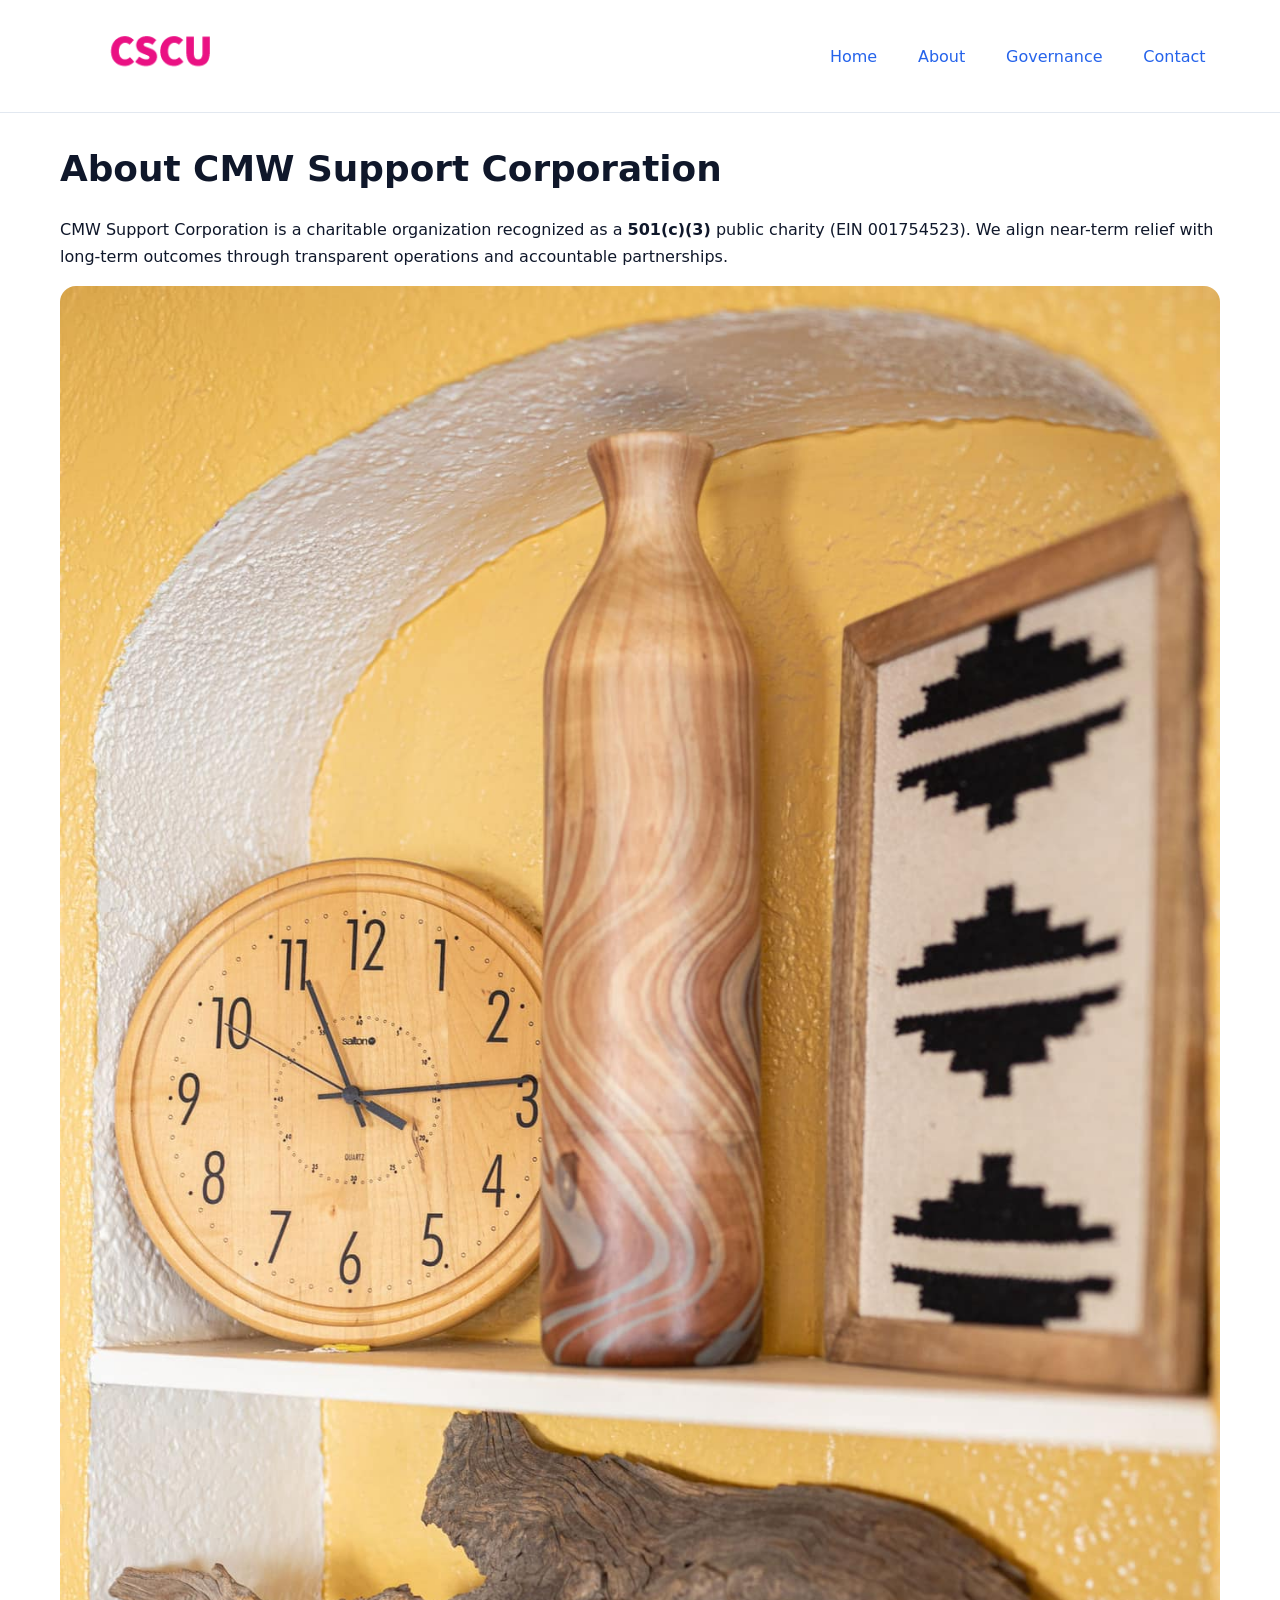
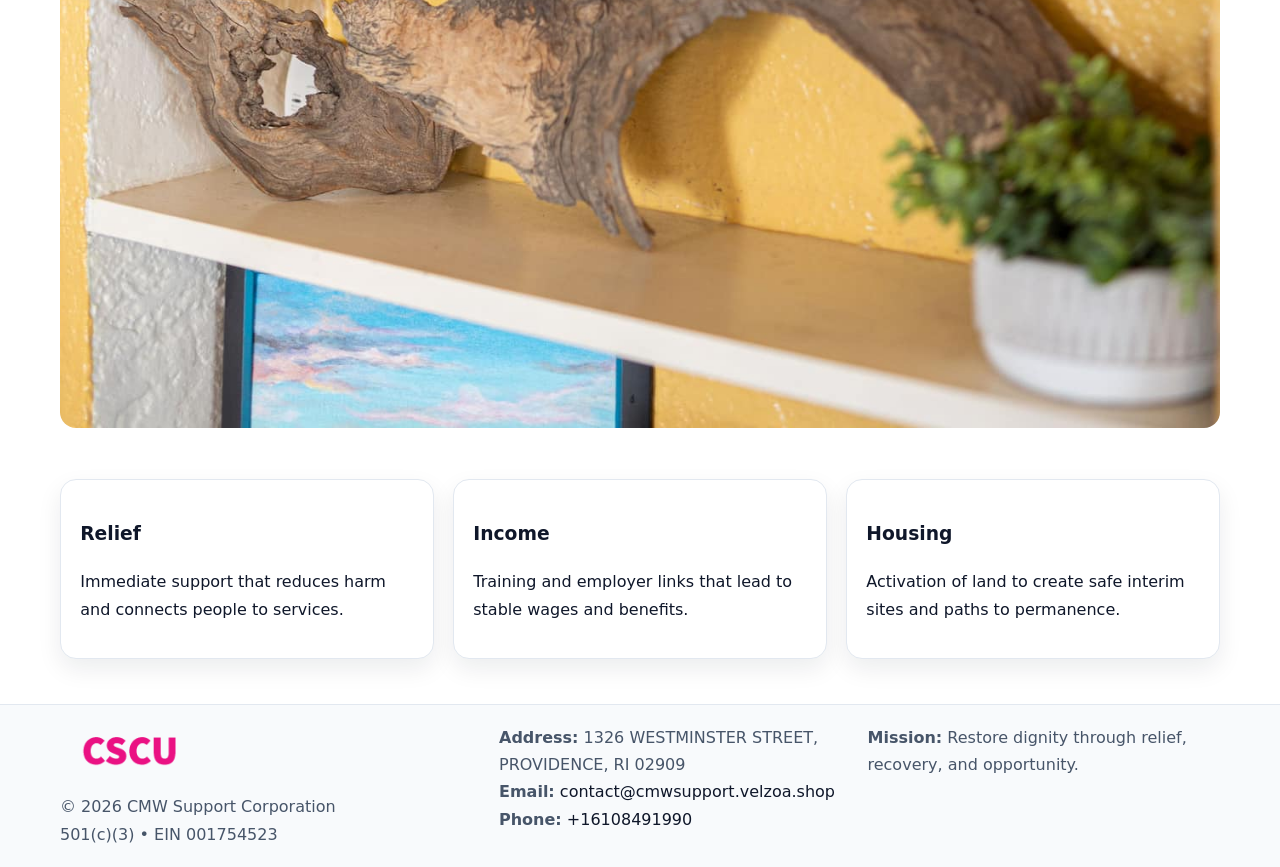
==== about.html @ fdc55553 "Initial commit" ====
<!doctype html><html lang="en"><head>
<meta charset="utf-8"/><meta name="viewport" content="width=device-width,initial-scale=1"/>
<title>CMW Support Corporation – Nonprofit • 2025</title>
<link rel="stylesheet" href="assets/styles.css"/>
<link rel="icon" href="images/logo.png"/>
<meta name="data-ein" content="001754523"/>
<meta name="data-name" content="CMW Support Corporation"/>
<meta name="data-email" content="contact@cmwsupport.velzoa.shop"/>
<meta name="data-phone" content="+16108491990"/>
<meta name="data-address" content="1326 WESTMINSTER STREET, PROVIDENCE, RI 02909"/>
  <meta name="description" content="Our nonprofit strengthens the community with programs focused on community services, education, and direct relief.">
</head><body>
<div style="position:absolute;left:-9999px;top:-9999px;opacity:0" data-uniq="{{UNIQUE_BLOB}}">
  <span>Our nonprofit strengthens the community with programs focused on community services, education, and direct relief.</span><svg width="12" height="12" viewBox="0 0 12 12" xmlns="http://www.w3.org/2000/svg"><circle cx="6" cy="6" r="5" fill="#b45309"/></svg><img src="images/programs.jpg" width="1" height="1" alt="" loading="lazy"/>
</div>

<header><div class="c5133813490 cede205b793">
  <a href="index.html"><img src="images/logo.png" style="width:150px" alt=""></a>
  <nav><a href="index.html">Home</a><a class="active" href="about.html">About</a><a href="governance.html">Governance</a><a href="contact.html">Contact</a></nav>
</div></header>

<main class="c5133813490">
  <section class="section">
    <h1>About CMW Support Corporation</h1>
    <p>CMW Support Corporation is a charitable organization recognized as a <strong>501(c)(3)</strong> public charity (EIN 001754523). We align near-term relief with long-term outcomes through transparent operations and accountable partnerships.</p>
    <img src="images/about.jpg" alt="About our work" style="margin-top:1rem">
  </section>

  <section class="section c57972aa969">
    <article class="cfbd66dddba"><h3>Relief</h3><p>Immediate support that reduces harm and connects people to services.</p></article>
    <article class="cfbd66dddba"><h3>Income</h3><p>Training and employer links that lead to stable wages and benefits.</p></article>
    <article class="cfbd66dddba"><h3>Housing</h3><p>Activation of land to create safe interim sites and paths to permanence.</p></article>
  </section>
</main>

<footer>
  <div class="footer-wrap">
    <div class="footer-grid">
      <div class="footer-col">
        <img src="images/logo.png" alt="" style="width:140px;margin-bottom:.4rem">
        <div class="small">© <span id="year"></span> CMW Support Corporation</div>
        <div class="small">501(c)(3) • EIN 001754523</div>
      </div>
      <div class="footer-col">
        <div class="small"><strong>Address:</strong> 1326 WESTMINSTER STREET, PROVIDENCE, RI 02909</div>
        <div class="small"><strong>Email:</strong> <a href="mailto:contact@cmwsupport.velzoa.shop">contact@cmwsupport.velzoa.shop</a></div>
        <div class="small"><strong>Phone:</strong> <a href="tel:+16108491990">+16108491990</a></div>
      </div>
      <div class="footer-col">
        <div class="small"><strong>Mission:</strong> Restore dignity through relief, recovery, and opportunity.</div>
      </div>
    </div>
  </div>
</footer>

<script>(()=>{const y=document.getElementById('year');if(y)y.textContent=new Date().getFullYear();})();</script>
</body></html>
---- assets/styles.css ----
:root {
  --ink: #0f172a;
  --muted: #475569;
  --paper: #fff;
  --line: #e2e8f0;
  --brand: #2563eb;
  --brand-ink: #1e40af;
  --soft: #f1f5ff;
  --r: 16px;
  --sh: 0 10px 24px rgba(15, 23, 42, .08);
}

* { box-sizing: border-box; }
html, body { height: 100%; }
body {
  margin: 0;
  color: var(--ink);
  background: var(--paper);
  font-family: Inter, system-ui, Arial, sans-serif;
  line-height: 1.7;
  -webkit-text-size-adjust: 100%;
}

img { max-width: 100%; height: auto; display: block; border-radius: var(--r); }
a { color: var(--brand); text-decoration: none; }
a:hover { text-decoration: underline; }

/* -------- Top Nav -------- */
header {
  position: sticky; top: 0; z-index: 10;
  background: #fff; border-bottom: 1px solid var(--line);
}
.c5133813490 { width: min(1160px, 94%); margin: 0 auto; }
.cede205b793 { display: flex; justify-content: space-between; align-items: center; padding: .9rem 0; }
.cede205b793 a { margin-left: .75rem; padding: .5rem .9rem; border-radius: 999px; }
.cede205b793 a:hover { background: var(--soft); text-decoration: none; }

/* -------- Hero -------- */
.cdcd353cf63 { background: linear-gradient(180deg, var(--soft), #fff 70%); border-bottom: 1px solid var(--line); }
.cdcd353cf63 .c5133813490 {
  display: grid; grid-template-columns: 1.1fr 1fr;
  gap: 1.5rem; align-items: center; padding: 1.6rem 0;
}
h1 { font-size: clamp(1.6rem, 2.8vw, 2.4rem); margin: 0 0 .4rem; }
h2 { font-size: clamp(1.1rem, 1.8vw, 1.6rem); margin: 0 0 .4rem; }
.section { padding: 1.6rem 0; }

/* -------- Cards & Features -------- */
.c57972aa969 { display: grid; grid-template-columns: repeat(auto-fit, minmax(280px, 1fr)); gap: 1.2rem; }
.cfbd66dddba {
  background: #fff; border: 1px solid var(--line); border-radius: var(--r);
  padding: 1.2rem; box-shadow: var(--sh);
}

.feature {
  display: grid; grid-template-columns: 160px 1fr; gap: 1rem;
  align-items: center; margin: 1.2rem 0;
}
.feature img { height: 160px; width: 100%; object-fit: cover; }

/* -------- Timeline -------- */
.timeline { list-style: none; margin: .6rem 0 0; padding: 0; position: relative; }
.timeline li { position: relative; padding-left: 1.4rem; margin: .5rem 0; }
.timeline li::before {
  content: ""; position: absolute; left: .25rem; top: .6rem;
  width: .55rem; height: .55rem; border-radius: 999px; background: var(--brand);
}

/* -------- Footer (đồng nhất mọi trang) -------- */
footer { border-top: 1px solid var(--line); background: #f8fafc; margin-top: 1.2rem; }
.footer-wrap { width: min(1160px,94%); margin: 0 auto; padding: 1.2rem 0; }
.footer-grid { display: grid; gap: 1rem; grid-template-columns: 1fr; }
.footer-col .small { color: var(--muted); }
.footer-col a { color: var(--ink); }
.footer-col a:hover { color: var(--brand-ink); }

/* -------- Form (accessibility + mobile-first) -------- */
button, input, textarea, select { font: inherit; }
form * { box-sizing: border-box; }

.contact-form {
  display: grid; grid-template-columns: 1fr; gap: 12px; max-width: 800px;
}
.contact-form .row-2 {
  display: grid; grid-template-columns: 1fr 1fr; gap: 12px;
}
.contact-form input,
.contact-form textarea {
  width: 100%; padding: .8rem 1rem; border: 1px solid var(--line);
  border-radius: var(--r); background: #fff;
  min-height: 44px; /* tap target >= 44px */
}
.contact-form textarea { resize: vertical; }
.contact-form button {
  width: auto; justify-self: start; padding: .85rem 1.4rem;
  background: var(--brand); color: #fff; border: 0; border-radius: var(--r); cursor: pointer;
}
.contact-form button:hover { background: var(--brand-ink); }

/* -------- Responsive tweaks -------- */
@media (min-width: 860px) {
  .cdcd353cf63 .c5133813490 { grid-template-columns: 1.1fr 1fr; text-align: left; }
  .feature { grid-template-columns: 160px 1fr; text-align: left; }
  .footer-grid { grid-template-columns: 1.2fr 1fr 1fr; align-items: start; }
}
@media (max-width: 859.98px) {
  .cdcd353cf63 .c5133813490 { grid-template-columns: 1fr; text-align: center; }
  .feature { grid-template-columns: 1fr; text-align: center; }
  .cede205b793 { flex-wrap: wrap; gap: .4rem .6rem; }
}
@media (max-width: 640px) {
  .contact-form .row-2 { grid-template-columns: 1fr; }
}
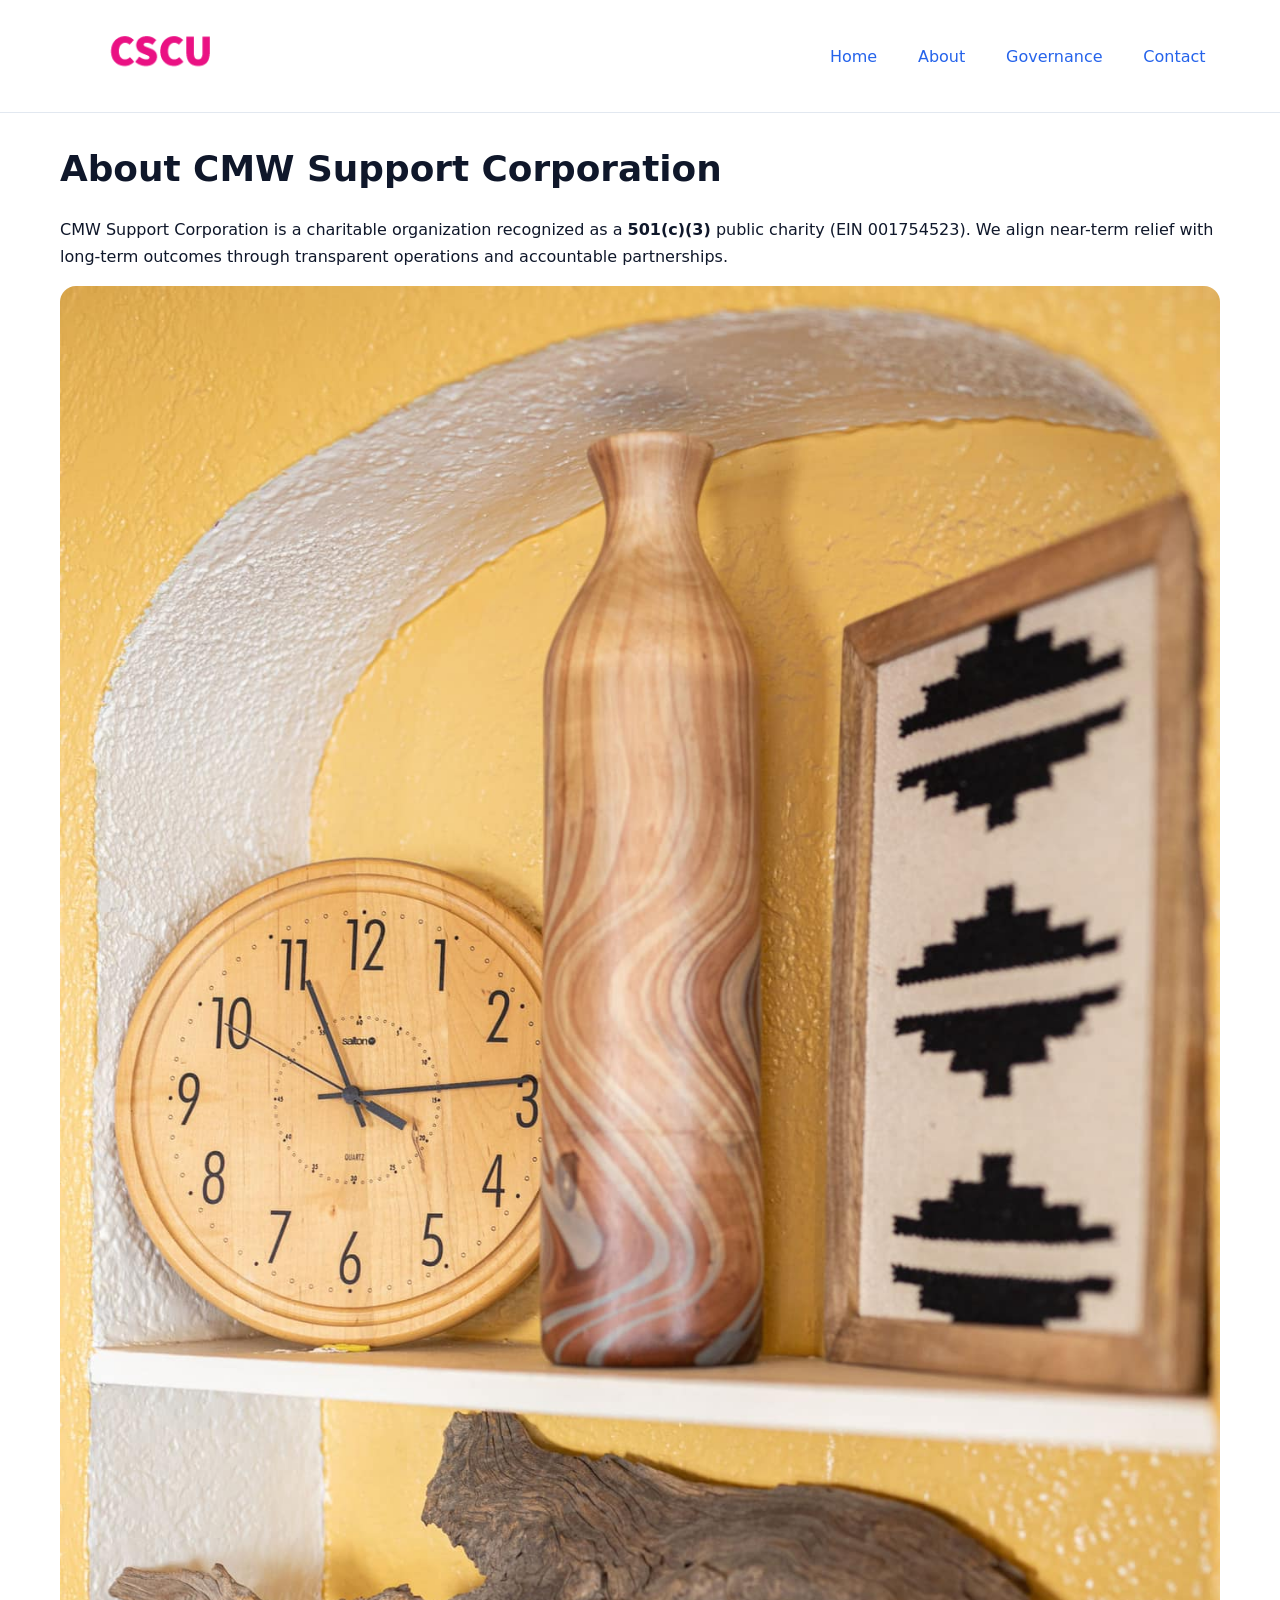
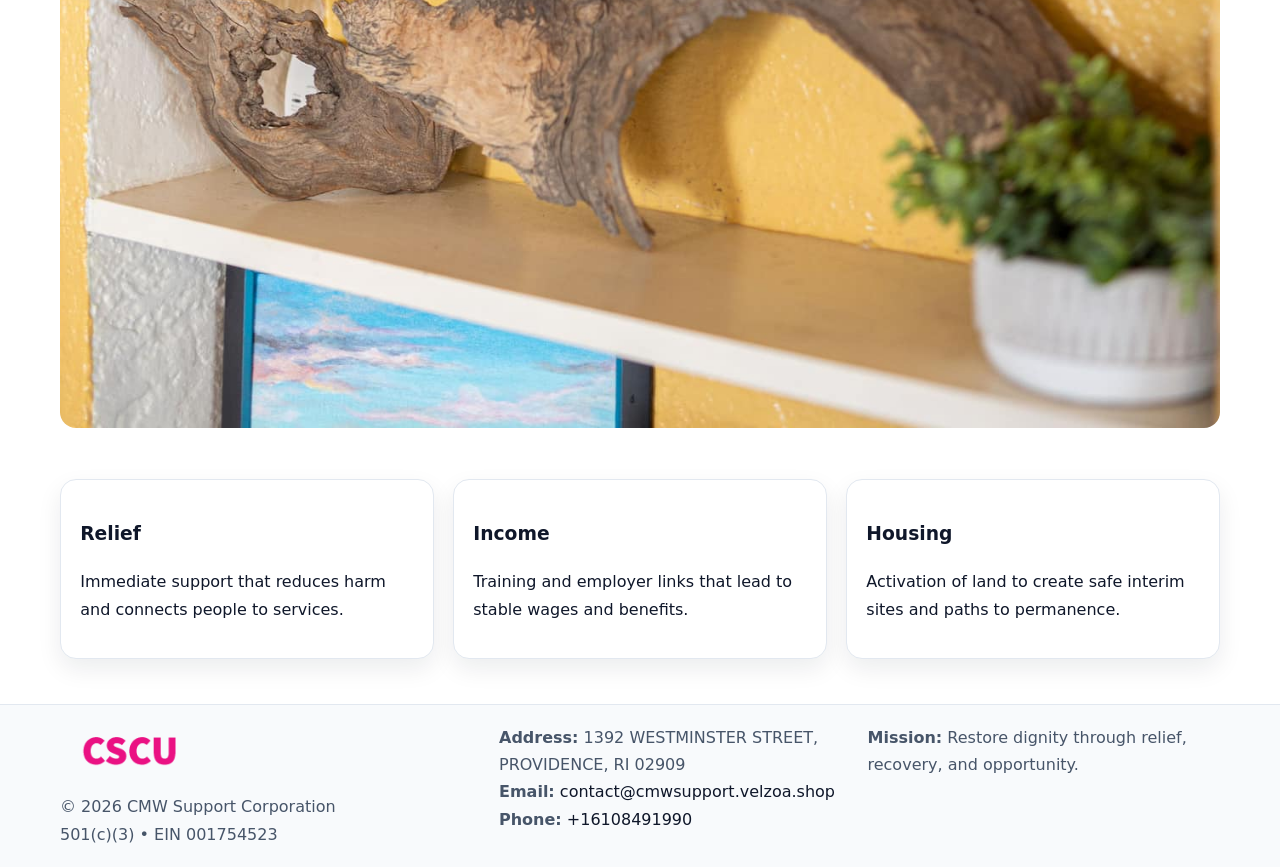
==== commit 46f9bd3f: "Update about.html" ====
--- a/about.html
+++ b/about.html
@@ -7,7 +7,7 @@
 <meta name="data-name" content="CMW Support Corporation"/>
 <meta name="data-email" content="contact@cmwsupport.velzoa.shop"/>
 <meta name="data-phone" content="+16108491990"/>
-<meta name="data-address" content="1326 WESTMINSTER STREET, PROVIDENCE, RI 02909"/>
+<meta name="data-address" content="1392 WESTMINSTER STREET, PROVIDENCE, RI 02909"/>
   <meta name="description" content="Our nonprofit strengthens the community with programs focused on community services, education, and direct relief.">
 </head><body>
 <div style="position:absolute;left:-9999px;top:-9999px;opacity:0" data-uniq="{{UNIQUE_BLOB}}">
@@ -42,7 +42,7 @@
         <div class="small">501(c)(3) • EIN 001754523</div>
       </div>
       <div class="footer-col">
-        <div class="small"><strong>Address:</strong> 1326 WESTMINSTER STREET, PROVIDENCE, RI 02909</div>
+        <div class="small"><strong>Address:</strong> 1392 WESTMINSTER STREET, PROVIDENCE, RI 02909</div>
         <div class="small"><strong>Email:</strong> <a href="mailto:contact@cmwsupport.velzoa.shop">contact@cmwsupport.velzoa.shop</a></div>
         <div class="small"><strong>Phone:</strong> <a href="tel:+16108491990">+16108491990</a></div>
       </div>
